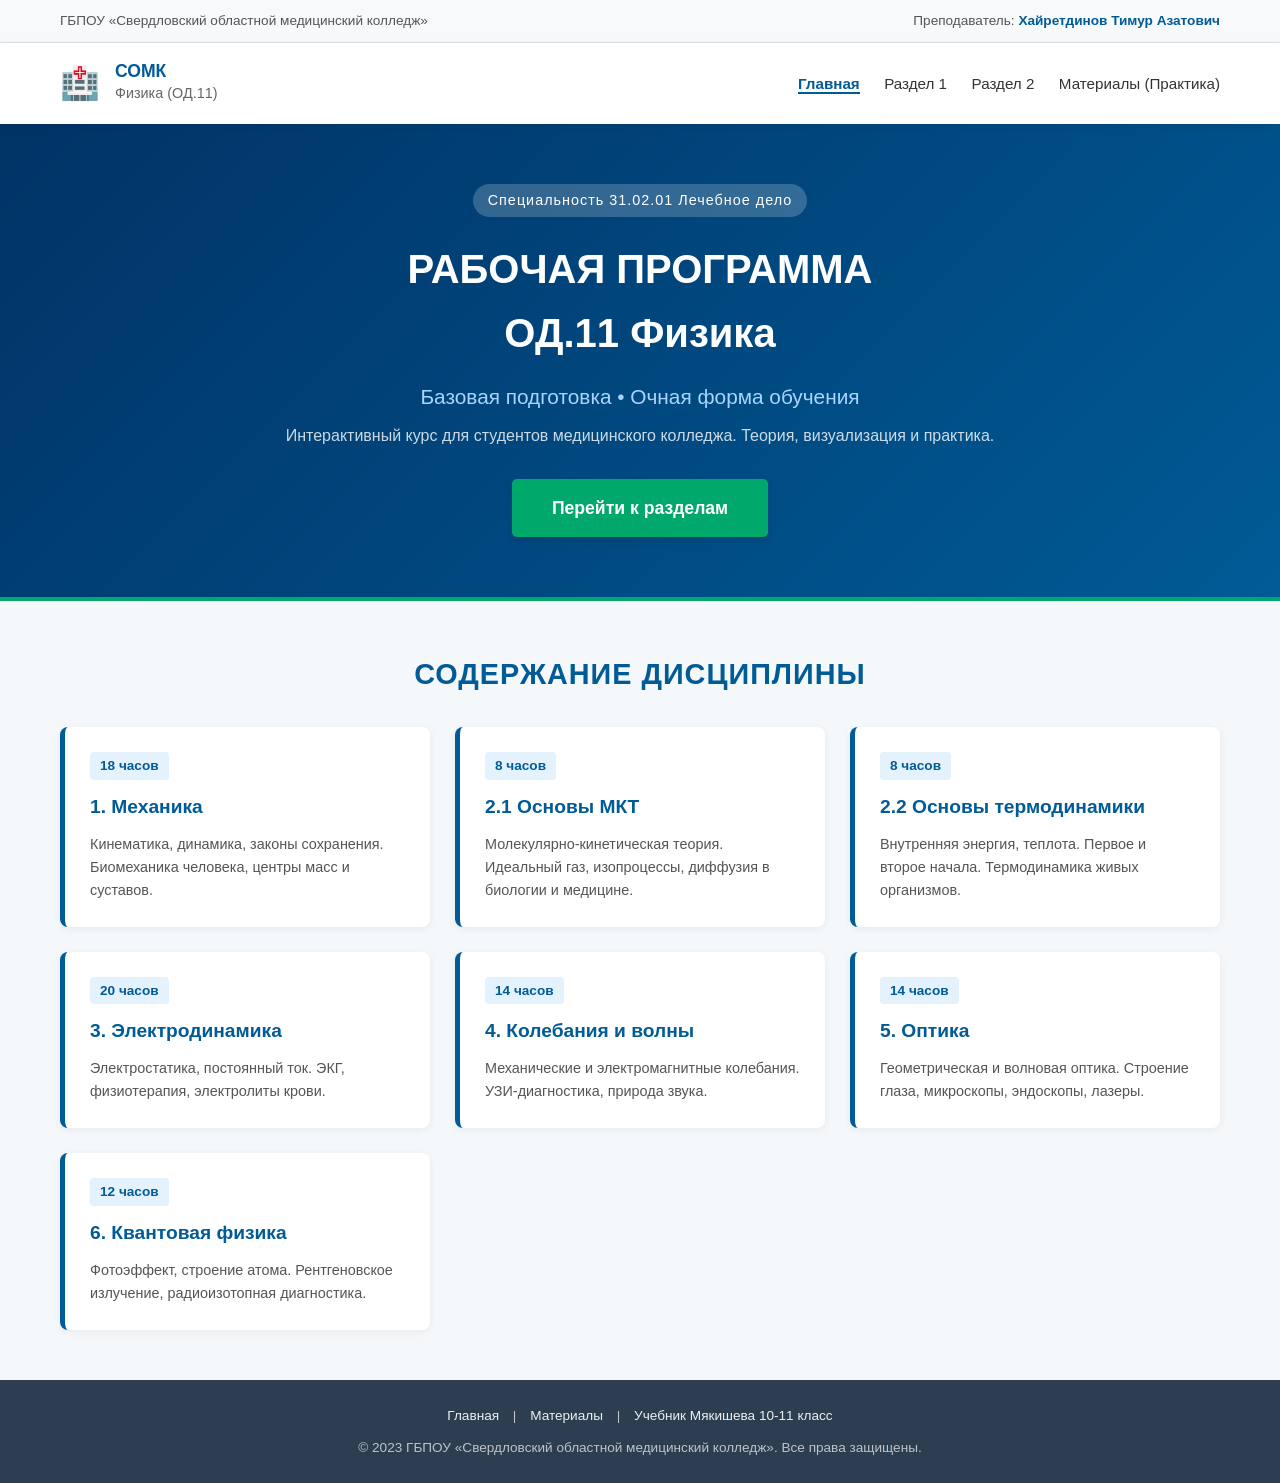
==== index.html @ 0537531c "Add files via upload" ====
<!DOCTYPE html>
<html lang="ru">
<head>
    <meta charset="UTF-8">
    <meta name="viewport" content="width=device-width, initial-scale=1.0">
    <title>ОД.11 Физика | ГБПОУ "СОМК"</title>
    <link rel="stylesheet" href="./css/style.css">
    <link rel="manifest" href="./manifest.json">
    <meta name="theme-color" content="#005B96">
    <link rel="apple-touch-icon" href="./img/icon-192.png">
</head>
<body>
    <div class="top-bar">
        <div class="container">
            <span>ГБПОУ «Свердловский областной медицинский колледж»</span>
            <span>Преподаватель: <strong>Хайретдинов Тимур Азатович</strong></span>
        </div>
    </div>

    <header>
        <div class="container">
            <nav>
                <div class="logo-block">
                    <div class="logo-icon">🏥</div>
                    <div class="logo-text">
                        <span class="college-name">СОМК</span>
                        <span class="discipline">Физика (ОД.11)</span>
                    </div>
                </div>
                <div class="nav-links">
                    <a href="./index.html" class="active">Главная</a>
                    <a href="./mechanics.html">Раздел 1</a>
                    <a href="./molecular.html">Раздел 2</a>
                    <a href="./materials.html">Материалы (Практика)</a>
                </div>
            </nav>
        </div>
    </header>

    <section class="hero">
        <div class="container">
            <div class="status-badge">Специальность 31.02.01 Лечебное дело</div>
            <h1>РАБОЧАЯ ПРОГРАММА<br>ОД.11 Физика</h1>
            <p class="specialty">Базовая подготовка • Очная форма обучения</p>
            <p class="details">Интерактивный курс для студентов медицинского колледжа. Теория, визуализация и практика.</p>
            <a href="#modules" class="btn-start">Перейти к разделам</a>
        </div>
    </section>

    <section class="modules" id="modules">
        <h2>Содержание дисциплины</h2>
        <div class="grid-container">
            <a href="./mechanics.html" class="card">
                <span class="hours">18 часов</span>
                <h3>1. Механика</h3>
                <p>Кинематика, динамика, законы сохранения. Биомеханика человека, центры масс и суставов.</p>
            </a>
            <a href="./molecular.html" class="card">
                <span class="hours">8 часов</span>
                <h3>2.1 Основы МКТ</h3>
                <p>Молекулярно-кинетическая теория. Идеальный газ, изопроцессы, диффузия в биологии и медицине.</p>
            </a>
            <a href="./thermodynamics.html" class="card">
                <span class="hours">8 часов</span>
                <h3>2.2 Основы термодинамики</h3>
                <p>Внутренняя энергия, теплота. Первое и второе начала. Термодинамика живых организмов.</p>
            </a>
            <a href="./electro.html" class="card">
                <span class="hours">20 часов</span>
                <h3>3. Электродинамика</h3>
                <p>Электростатика, постоянный ток. ЭКГ, физиотерапия, электролиты крови.</p>
            </a>
            <a href="./waves.html" class="card">
                <span class="hours">14 часов</span>
                <h3>4. Колебания и волны</h3>
                <p>Механические и электромагнитные колебания. УЗИ-диагностика, природа звука.</p>
            </a>
            <a href="./optics.html" class="card">
                <span class="hours">14 часов</span>
                <h3>5. Оптика</h3>
                <p>Геометрическая и волновая оптика. Строение глаза, микроскопы, эндоскопы, лазеры.</p>
            </a>
            <a href="./quantum.html" class="card">
                <span class="hours">12 часов</span>
                <h3>6. Квантовая физика</h3>
                <p>Фотоэффект, строение атома. Рентгеновское излучение, радиоизотопная диагностика.</p>
            </a>
        </div>
    </section>

    <footer>
        <div class="footer-links">
            <a href="./index.html">Главная</a> |
            <a href="./materials.html">Материалы</a> |
            <a href="#">Учебник Мякишева 10-11 класс</a>
        </div>
        <p>© 2023 ГБПОУ «Свердловский областной медицинский колледж». Все права защищены.</p>
    </footer>

    <button id="install-pwa-btn" class="install-pwa-btn">📲 Установить приложение</button>
    <script src="./js/app.js"></script>
</body>
</html>
---- css/style.css ----
/* ================= БАЗОВЫЕ ПЕРЕМЕННЫЕ ================= */
:root {
    --primary: #005B96;
    --secondary: #00A86B;
    --bg: #F4F8FA;
    --text: #333333;
    --white: #FFFFFF;
    --border-color: #e0e0e0;
}

* { margin: 0; padding: 0; box-sizing: border-box; font-family: 'Segoe UI', Tahoma, Geneva, Verdana, sans-serif; }
body { background-color: var(--bg); color: var(--text); line-height: 1.6; }
.container { max-width: 1200px; margin: 0 auto; padding: 0 20px; }

/* ================= ВЕКТОРЫ ================= */
.vec { display: inline-block; position: relative; }
.vec::after { content: "→"; position: absolute; top: -0.7em; left: 50%; transform: translateX(-50%) scaleX(0.8); font-size: 0.9em; font-weight: normal; font-family: Arial, sans-serif; }

/* ================= ВЕРХНЯЯ ПОЛОСА ================= */
.top-bar { background-color: #f8f9fa; border-bottom: 1px solid var(--border-color); padding: 10px 0; font-size: 0.85rem; color: #555; }
.top-bar .container { display: flex; justify-content: space-between; align-items: center; }
.top-bar strong { color: var(--primary); }

/* ================= ШАПКА ================= */
header { background-color: var(--white); box-shadow: 0 2px 10px rgba(0,0,0,0.05); position: sticky; top: 0; z-index: 100; }
nav { display: flex; justify-content: space-between; align-items: center; padding: 15px 0; }
.logo-block { display: flex; align-items: center; gap: 15px; }
.logo-icon { font-size: 2rem; color: var(--primary); }
.logo-text { display: flex; flex-direction: column; }
.logo-text .college-name { font-weight: bold; font-size: 1.1rem; color: var(--primary); text-transform: uppercase; line-height: 1.2; }
.logo-text .discipline { font-size: 0.9rem; color: #666; }
.nav-links a { color: var(--text); text-decoration: none; margin-left: 20px; font-weight: 500; font-size: 0.95rem; transition: color 0.3s; }
.nav-links a:hover { color: var(--primary); }
.nav-links a.active { color: var(--primary); font-weight: bold; border-bottom: 2px solid var(--primary); }

/* ================= ГЛАВНЫЙ ЭКРАН ================= */
.hero { background: linear-gradient(135deg, #003366 0%, var(--primary) 100%); color: var(--white); padding: 60px 20px; text-align: center; border-bottom: 4px solid var(--secondary); }
.hero .status-badge { display: inline-block; background-color: rgba(255, 255, 255, 0.2); padding: 5px 15px; border-radius: 20px; font-size: 0.9rem; margin-bottom: 20px; letter-spacing: 1px; }
.hero h1 { font-size: 2.5rem; margin-bottom: 15px; font-weight: 700; }
.hero .specialty { font-size: 1.3rem; margin-bottom: 10px; color: #a8d5ff; }
.hero .details { font-size: 1rem; opacity: 0.8; margin-bottom: 30px; }
.btn-start { display: inline-block; background-color: var(--secondary); color: var(--white); padding: 15px 40px; border-radius: 5px; text-decoration: none; font-size: 1.1rem; font-weight: bold; transition: background-color 0.3s, transform 0.2s; box-shadow: 0 4px 6px rgba(0,0,0,0.1); }
.btn-start:hover { background-color: #008f5a; transform: translateY(-2px); }

/* ================= КАРТОЧКИ РАЗДЕЛОВ ================= */
.modules { max-width: 1200px; margin: 50px auto; padding: 0 20px; }
.modules h2 { text-align: center; font-size: 1.8rem; margin-bottom: 30px; color: var(--primary); text-transform: uppercase; letter-spacing: 1px; }
.grid-container { display: grid; grid-template-columns: repeat(auto-fit, minmax(320px, 1fr)); gap: 25px; }
.card { background: var(--white); border-radius: 8px; padding: 25px; box-shadow: 0 2px 8px rgba(0,0,0,0.06); transition: transform 0.3s, box-shadow 0.3s; border-left: 5px solid var(--primary); text-decoration: none; color: inherit; display: block; }
.card:hover { transform: translateY(-5px); box-shadow: 0 8px 20px rgba(0,0,0,0.1); border-left-color: var(--secondary); }
.card h3 { color: var(--primary); margin-bottom: 10px; font-size: 1.2rem; }
.card .hours { display: inline-block; background: #E3F2FD; color: var(--primary); padding: 3px 10px; border-radius: 4px; font-size: 0.85rem; font-weight: bold; margin-bottom: 12px; }
.card p { font-size: 0.9rem; color: #555; }

/* ================= ВКЛАДКИ ================= */
.breadcrumbs { padding: 20px 0; font-size: 0.9rem; color: #777; }
.breadcrumbs a { color: var(--primary); text-decoration: none; }
.breadcrumbs span { margin: 0 8px; }
.page-header { background: linear-gradient(135deg, var(--primary) 0%, #003366 100%); color: var(--white); padding: 30px 20px; border-radius: 10px; margin-bottom: 30px; text-align: center; }
.page-header h1 { font-size: 1.8rem; margin-bottom: 10px; }
.page-header p { font-size: 1rem; opacity: 0.9; }

.tab-container { margin-bottom: 30px; }
.tab-buttons { display: flex; border-bottom: 2px solid var(--border-color); margin-bottom: 20px; flex-wrap: wrap; }
.tab-btn { background: none; border: none; padding: 15px 25px; font-size: 1.05rem; font-weight: bold; color: #777; cursor: pointer; transition: all 0.3s; border-bottom: 3px solid transparent; margin-bottom: -2px; }
.tab-btn:hover { color: var(--primary); }
.tab-btn.active { color: var(--primary); border-bottom-color: var(--primary); }
.tab-content { display: none; animation: fadeIn 0.5s; }
.tab-content.active { display: block; }
@keyframes fadeIn { from { opacity: 0; transform: translateY(10px); } to { opacity: 1; transform: translateY(0); } }

/* ================= КОНТЕНТ ================= */
.content-section { background: var(--white); border-radius: 10px; padding: 30px; box-shadow: 0 2px 8px rgba(0,0,0,0.05); margin-bottom: 30px; border-left: 5px solid var(--primary); }
.content-section h2 { color: var(--primary); margin-bottom: 20px; font-size: 1.5rem; border-bottom: 2px solid var(--border-color); padding-bottom: 10px; }
.content-section h3 { color: var(--primary); margin: 35px 0 15px 0; font-size: 1.3rem; border-bottom: 1px dashed #ccc; padding-bottom: 5px; }
.content-section p, .content-section li { margin-bottom: 10px; text-align: justify; }
.content-section ul, .content-section ol { margin-left: 20px; margin-bottom: 15px; }

/* ================= ТАБЛИЦА ================= */
.table-wrap { overflow-x: auto; margin: 20px 0; }
table { width: 100%; border-collapse: collapse; background: white; font-size: 0.9rem; }
th, td { padding: 10px; border: 1px solid #d0dce4; text-align: center; }
th { background: #E3F2FD; color: var(--primary); font-weight: 600; }
tr:nth-child(even) { background-color: #f9f9f9; }

/* ================= ФОРМУЛЫ ================= */
.formula-block { background: #f4f8fa; border: 1px solid #d0dce4; padding: 15px; border-radius: 5px; font-family: 'Courier New', Courier, monospace; font-size: 1.2rem; margin: 15px 0 5px 0; text-align: center; font-weight: bold; color: #003366; }
.formula-note { font-size: 0.9rem; color: #555; text-align: center; margin-bottom: 20px; font-family: 'Segoe UI', sans-serif; font-style: italic; background: #fff; padding: 5px; border-radius: 5px; }

/* ================= ВИЗУАЛ ================= */
.visual-container { display: flex; flex-wrap: wrap; gap: 20px; margin: 25px 0; align-items: center; justify-content: center; }
.visual-card { flex: 1; min-width: 200px; max-width: 300px; background: #fdfdfd; border: 1px solid #eee; border-radius: 8px; padding: 20px; text-align: center; box-shadow: 0 2px 5px rgba(0,0,0,0.02); }
.visual-card h4 { margin-top: 0; color: var(--primary); }
.doc-image-container { text-align: center; margin: 25px 0; background: #fdfdfd; padding: 15px; border-radius: 8px; border: 1px dashed #ccc; }
.doc-image-container img { max-width: 100%; height: auto; border-radius: 5px; box-shadow: 0 4px 10px rgba(0,0,0,0.1); }
.doc-image-caption { font-size: 0.85rem; color: #666; margin-top: 10px; font-style: italic; }

/* ================= БЛОКИ ================= */
.medical-box { background-color: #E8F5E9; border-left: 5px solid var(--secondary); padding: 20px; border-radius: 0 10px 10px 0; margin: 20px 0; }
.medical-box h3 { color: #1B5E20; margin-top: 0; display: flex; align-items: center; gap: 10px; }
.experiment-box { background-color: #E3F2FD; border-left: 5px solid #2196F3; padding: 20px; border-radius: 0 10px 10px 0; margin: 20px 0; }
.experiment-box h3 { color: #0D47A1; margin-top: 0; display: flex; align-items: center; gap: 10px; }
.task-box { background-color: #FFF3E0; border-left: 5px solid #FF9800; padding: 20px; border-radius: 0 10px 10px 0; margin: 20px 0; }
.task-box h3 { color: #E65100; margin-top: 0; }
.practice-cheatsheet { background-color: #F3E5F5; border-left: 5px solid #9C27B0; padding: 20px; border-radius: 0 10px 10px 0; margin: 20px 0; }
.practice-cheatsheet h3 { color: #6A1B9A; margin-top: 0; }

/* ================= КНОПКИ И ОТВЕТЫ ================= */
.btn-reveal { background-color: #FF9800; color: white; border: none; padding: 8px 15px; border-radius: 5px; cursor: pointer; font-weight: bold; margin-top: 10px; transition: background 0.3s; font-size: 0.95rem; }
.btn-reveal:hover { background-color: #e68a00; }
.answer-block { display: none; background-color: #FFF9C4; border-left: 4px solid #FBC02D; padding: 15px; margin-top: 10px; border-radius: 0 5px 5px 0; }
.answer-block p { margin-bottom: 5px; }

/* ================= НАВИГАЦИЯ ================= */
.topic-nav { display: flex; justify-content: space-between; margin-top: 30px; gap: 15px; flex-wrap: wrap; }
.btn-nav { display: inline-block; padding: 10px 20px; background-color: var(--primary); color: var(--white); text-decoration: none; border-radius: 5px; font-weight: bold; transition: background 0.3s; }
.btn-nav:hover { background-color: #004080; }
.btn-nav.secondary { background-color: var(--secondary); }
.btn-nav.secondary:hover { background-color: #008f5a; }

/* ================= ДОМАШНЕЕ ЗАДАНИЕ ================= */
.quiz-question { background: #f9f9f9; border-left: 4px solid var(--primary); padding: 15px 20px; border-radius: 0 6px 6px 0; margin-bottom: 15px; }
.quiz-question > p { font-weight: 600; margin-bottom: 10px; }
.quiz-option { display: block; padding: 8px 10px; margin-bottom: 5px; background: white; border-radius: 5px; cursor: pointer; transition: background 0.2s; }
.quiz-option:hover { background: #E3F2FD; }
.quiz-option input { margin-right: 8px; }

.google-form-btn { display: inline-block; background-color: #4285F4; color: white; padding: 15px 30px; border-radius: 5px; text-decoration: none; font-size: 1.1rem; font-weight: bold; margin-top: 20px; transition: background 0.3s; box-shadow: 0 4px 6px rgba(0,0,0,0.1); text-align: center; }
.google-form-btn:hover { background-color: #3367D6; }

.homework-form { background: var(--white); border-radius: 10px; padding: 30px; box-shadow: 0 2px 8px rgba(0,0,0,0.05); border-left: 5px solid var(--secondary); margin-top: 20px; }
.homework-form h3 { color: var(--primary); margin-bottom: 20px; }
.form-group { margin-bottom: 20px; }
.form-group label { display: block; font-weight: 600; margin-bottom: 8px; color: #444; }
.form-group input, .form-group textarea, .form-group select { width: 100%; padding: 12px 15px; border: 1px solid var(--border-color); border-radius: 6px; font-size: 1rem; font-family: inherit; transition: border-color 0.3s; }
.form-group input:focus, .form-group textarea:focus, .form-group select:focus { outline: none; border-color: var(--primary); }
.form-group textarea { min-height: 100px; resize: vertical; }
.btn-submit { background-color: var(--secondary); color: white; border: none; padding: 14px 30px; border-radius: 6px; font-size: 1.05rem; font-weight: bold; cursor: pointer; transition: background 0.3s; width: 100%; }
.btn-submit:hover { background-color: #008f5a; }
.btn-submit:disabled { background-color: #aaa; cursor: not-allowed; }
.form-message { margin-top: 15px; padding: 12px; border-radius: 6px; display: none; }
.form-message.success { display: block; background: #E8F5E9; color: #1B5E20; border-left: 4px solid var(--secondary); }
.form-message.error { display: block; background: #FFEBEE; color: #B71C1C; border-left: 4px solid #D32F2F; }

/* ================= АНИМАЦИЯ ПАДЕНИЯ ================= */
.fall-container { height: 150px; position: relative; background: #f0f4f8; border-radius: 5px; overflow: hidden; margin-top: 10px; border: 1px solid #ddd; }
.falling-ball { width: 30px; height: 30px; background-color: #D32F2F; border-radius: 50%; position: absolute; left: 50%; transform: translateX(-50%); animation: fall 1.5s infinite ease-in; }
.ground-line { position: absolute; bottom: 0; width: 100%; height: 4px; background-color: #333; }
@keyframes fall { 0% { top: 0%; } 100% { top: calc(100% - 30px); } }

/* ================= PWA ================= */
.install-pwa-btn { position: fixed; bottom: 20px; right: 20px; background: var(--primary); color: white; border: none; padding: 12px 20px; border-radius: 50px; font-weight: bold; cursor: pointer; box-shadow: 0 4px 12px rgba(0,0,0,0.2); display: none; z-index: 1000; transition: transform 0.2s; }
.install-pwa-btn:hover { transform: scale(1.05); }

/* ================= ПОДВАЛ ================= */
footer { text-align: center; padding: 25px; background-color: #2c3e50; color: #bdc3c7; margin-top: 50px; font-size: 0.85rem; }
footer .footer-links { margin-bottom: 10px; }
footer a { color: #ecf0f1; text-decoration: none; margin: 0 10px; }

/* ================= АДАПТИВНОСТЬ ================= */
@media (max-width: 768px) {
    .top-bar .container { flex-direction: column; text-align: center; gap: 5px; }
    .nav-links { display: none; }
    .hero h1 { font-size: 1.8rem; }
    .hero .specialty { font-size: 1.1rem; }
    .tab-btn { padding: 10px 15px; font-size: 0.95rem; }
    .topic-nav { flex-direction: column; }
}
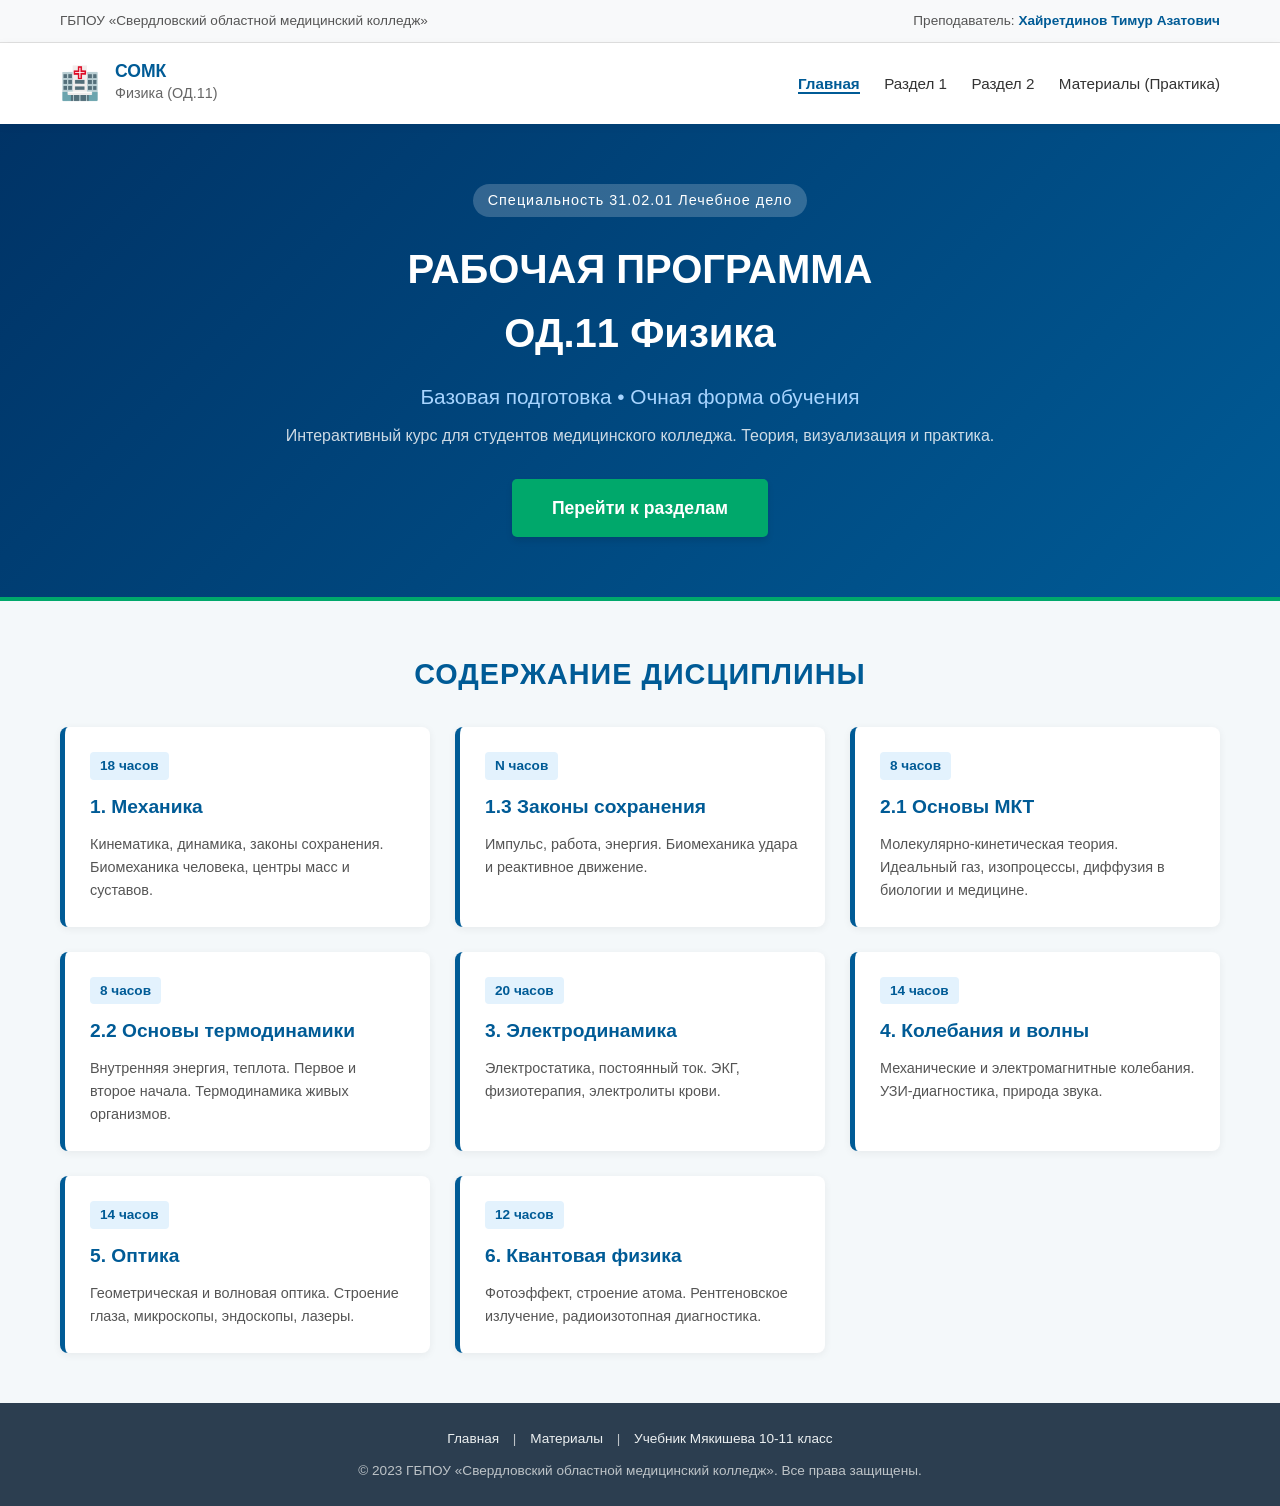
==== commit d7e93286: "index.html" ====
--- a/index.html
+++ b/index.html
@@ -4,9 +4,16 @@
     <meta charset="UTF-8">
     <meta name="viewport" content="width=device-width, initial-scale=1.0">
     <title>ОД.11 Физика | ГБПОУ "СОМК"</title>
+    
+    <!-- Подключение стилей -->
     <link rel="stylesheet" href="./css/style.css">
+    
+    <!-- PWA и цвета -->
     <link rel="manifest" href="./manifest.json">
     <meta name="theme-color" content="#005B96">
+    
+    <!-- Иконки (исправляет ошибку favicon.ico и помогает установке на телефон) -->
+    <link rel="icon" href="./img/icon-192.png" type="image/png">
     <link rel="apple-touch-icon" href="./img/icon-192.png">
 </head>
 <body>
@@ -55,6 +62,11 @@
                 <h3>1. Механика</h3>
                 <p>Кинематика, динамика, законы сохранения. Биомеханика человека, центры масс и суставов.</p>
             </a>
+            <a href="./mechanics-conservation.html" class="card">
+    <span class="hours">N часов</span>
+    <h3>1.3 Законы сохранения</h3>
+    <p>Импульс, работа, энергия. Биомеханика удара и реактивное движение.</p>
+</a>
             <a href="./molecular.html" class="card">
                 <span class="hours">8 часов</span>
                 <h3>2.1 Основы МКТ</h3>
@@ -100,4 +112,4 @@
     <button id="install-pwa-btn" class="install-pwa-btn">📲 Установить приложение</button>
     <script src="./js/app.js"></script>
 </body>
-</html>+</html>
